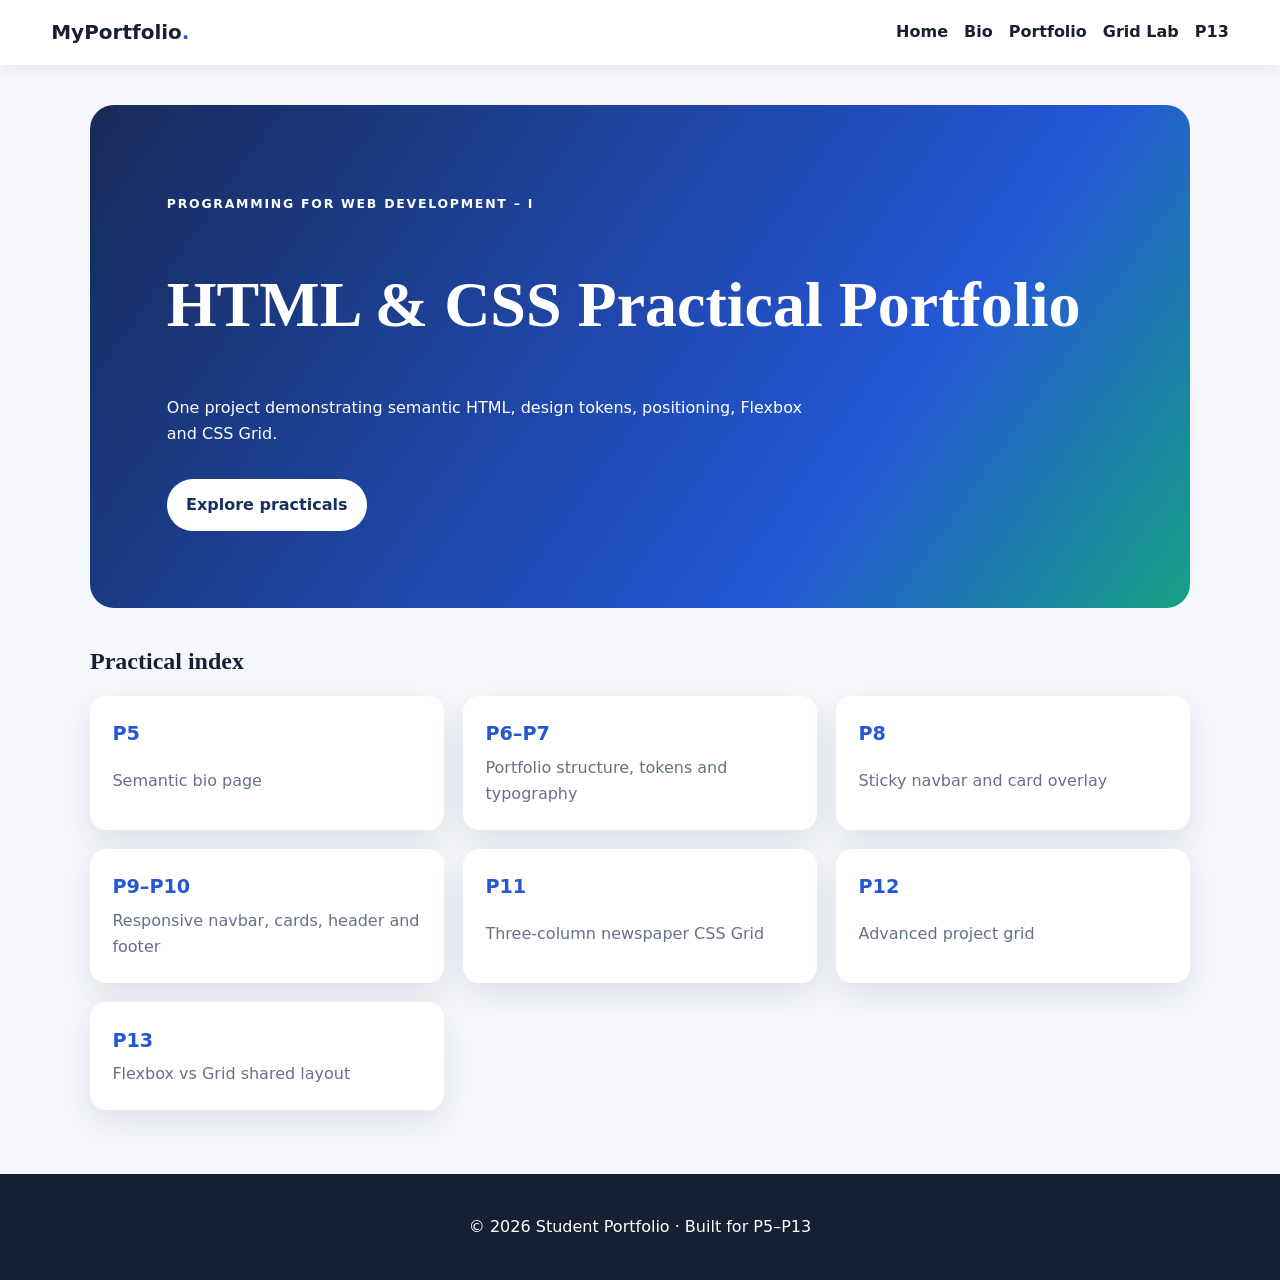
==== web-practicals/index.html @ 326859a8 "Complete P1-P13 web development assignment" ====
<!doctype html>
<html lang="en">
<head>
  <meta charset="utf-8">
  <meta name="viewport" content="width=device-width, initial-scale=1">
  <title>Web Development Lab | P5–P13</title>
  <link rel="stylesheet" href="css/styles.css">
</head>
<body>
  <header class="site-header">
    <a class="brand" href="index.html">MyPortfolio<span>.</span></a>
    <nav class="main-nav" aria-label="Main navigation">
      <a href="index.html">Home</a><a href="bio.html">Bio</a>
      <a href="portfolio.html">Portfolio</a><a href="newspaper.html">Grid Lab</a>
      <a href="layout-choice.html">P13</a>
    </nav>
  </header>
  <main class="container">
    <section class="hero">
      <p class="eyebrow">PROGRAMMING FOR WEB DEVELOPMENT – I</p>
      <h1>HTML & CSS Practical Portfolio</h1>
      <p>One project demonstrating semantic HTML, design tokens, positioning, Flexbox and CSS Grid.</p>
      <a class="button" href="portfolio.html">Explore practicals</a>
    </section>
    <section>
      <h2>Practical index</h2>
      <div class="link-grid">
        <a class="panel" href="bio.html"><strong>P5</strong><span>Semantic bio page</span></a>
        <a class="panel" href="portfolio.html"><strong>P6–P7</strong><span>Portfolio structure, tokens and typography</span></a>
        <a class="panel" href="positioning.html"><strong>P8</strong><span>Sticky navbar and card overlay</span></a>
        <a class="panel" href="flexbox.html"><strong>P9–P10</strong><span>Responsive navbar, cards, header and footer</span></a>
        <a class="panel" href="newspaper.html"><strong>P11</strong><span>Three-column newspaper CSS Grid</span></a>
        <a class="panel" href="projects.html"><strong>P12</strong><span>Advanced project grid</span></a>
        <a class="panel" href="layout-choice.html"><strong>P13</strong><span>Flexbox vs Grid shared layout</span></a>
      </div>
    </section>
  </main>
  <footer class="site-footer"><p>© 2026 Student Portfolio · Built for P5–P13</p></footer>
</body>
</html>
---- web-practicals/css/styles.css ----
:root {
  --color-bg: #f5f7fb;
  --color-surface: #ffffff;
  --color-text: #172033;
  --color-muted: #65718a;
  --color-primary: #2457d6;
  --color-accent: #16a085;
  --font-body: system-ui, -apple-system, BlinkMacSystemFont, "Segoe UI", sans-serif;
  --font-heading: Georgia, "Times New Roman", serif;
  --space-1: .5rem;
  --space-2: 1rem;
  --space-3: 1.5rem;
  --space-4: 2rem;
  --radius: 16px;
  --shadow: 0 12px 32px rgba(25, 42, 80, .10);
}
* { box-sizing: border-box; }
html { scroll-behavior: smooth; }
body { margin: 0; background: var(--color-bg); color: var(--color-text); font-family: var(--font-body); line-height: 1.65; }
h1, h2, h3 { font-family: var(--font-heading); line-height: 1.15; }
h1 { font-size: clamp(2.2rem, 6vw, 4rem); }
h2 { margin-top: 2.5rem; }
a { color: var(--color-primary); }
.container { width: min(1100px, 92%); margin-inline: auto; }
.site-header { position: sticky; top: 0; z-index: 20; display: flex; align-items: center; justify-content: space-between; gap: 1rem; padding: 1rem 4%; background: rgba(255,255,255,.94); backdrop-filter: blur(12px); box-shadow: 0 2px 14px rgba(20,30,50,.08); }
.brand { color: var(--color-text); font-weight: 800; text-decoration: none; font-size: 1.25rem; }
.brand span { color: var(--color-primary); }
.main-nav { display: flex; flex-wrap: wrap; gap: 1rem; }
.main-nav a { color: var(--color-text); text-decoration: none; font-weight: 650; }
.main-nav a:hover { color: var(--color-primary); }
.hero { margin: 2.5rem 0; padding: clamp(2rem, 6vw, 5rem); border-radius: 24px; color: white; background: linear-gradient(125deg, #172b59, #2457d6 70%, #16a085); }
.hero p { max-width: 650px; }
.eyebrow { letter-spacing: .14em; font-size: .78rem; font-weight: 800; }
.button { display: inline-block; margin-top: 1rem; padding: .8rem 1.2rem; border-radius: 999px; color: #17305e; background: white; text-decoration: none; font-weight: 800; }
.link-grid, .card-grid, .project-grid { display: grid; grid-template-columns: repeat(3, minmax(0, 1fr)); gap: 1.2rem; }
.panel, .card, .project, .article { padding: 1.4rem; background: var(--color-surface); border-radius: var(--radius); box-shadow: var(--shadow); }
.panel { display: grid; gap: .3rem; text-decoration: none; color: var(--color-text); }
.panel strong { color: var(--color-primary); font-size: 1.2rem; }
.panel span { color: var(--color-muted); }
.site-footer { display: flex; justify-content: center; align-items: center; margin-top: 4rem; padding: 1.5rem; background: #172033; color: white; }
.bio-layout { display: flex; align-items: flex-start; gap: 2rem; margin-block: 3rem; }
.avatar { display: grid; place-items: center; flex: 0 0 180px; width: 180px; aspect-ratio: 1; border-radius: 50%; background: #dce7ff; color: #1e459e; font-size: 3rem; font-weight: 800; }
.muted { color: var(--color-muted); }
.stacked { display: grid; gap: 1rem; }
.position-demo { position: relative; min-height: 270px; overflow: hidden; border-radius: var(--radius); background: linear-gradient(135deg, #263d72, #16a085); }
.position-demo .overlay-card { position: absolute; right: 1rem; bottom: 1rem; width: min(300px, 85%); padding: 1rem; border-radius: 12px; background: rgba(255,255,255,.94); box-shadow: var(--shadow); }
.flex-cards { display: flex; flex-wrap: wrap; gap: 1rem; }
.flex-cards .card { flex: 1 1 220px; }
.split-header { display: flex; align-items: center; justify-content: space-between; gap: 1rem; padding: 1.5rem; background: #e6edff; border-radius: var(--radius); }
.split-header .actions { display: flex; gap: .7rem; flex-wrap: wrap; }
.news-grid { display: grid; grid-template-columns: 2fr 1fr 1fr; gap: 1rem; align-items: start; }
.news-grid .lead { grid-row: span 2; }
.news-grid h2 { margin-top: 0; }
.project-grid { grid-template-columns: repeat(4, minmax(0, 1fr)); grid-auto-rows: minmax(150px, auto); }
.project { min-height: 170px; }
.project.featured { grid-column: span 2; grid-row: span 2; background: #e6edff; }
.project.wide { grid-column: span 2; }
.comparison { display: grid; grid-template-columns: 1fr 1fr; gap: 1rem; }
.comparison > section { padding: 1.2rem; background: white; border-radius: var(--radius); box-shadow: var(--shadow); }
.demo-flex { display: flex; flex-wrap: wrap; gap: .5rem; }
.demo-grid { display: grid; grid-template-columns: repeat(3, 1fr); gap: .5rem; }
.demo-flex span, .demo-grid span { padding: .7rem; text-align: center; background: #dce7ff; border-radius: 8px; }
@media (max-width: 760px) {
  .site-header { align-items: flex-start; flex-direction: column; }
  .main-nav { gap: .6rem 1rem; }
  .link-grid, .card-grid { grid-template-columns: repeat(2, minmax(0, 1fr)); }
  .news-grid { grid-template-columns: 1fr 1fr; }
  .news-grid .lead { grid-column: 1 / -1; grid-row: auto; }
  .project-grid { grid-template-columns: repeat(2, minmax(0, 1fr)); }
  .comparison { grid-template-columns: 1fr; }
}
@media (max-width: 480px) {
  .link-grid, .card-grid, .news-grid { grid-template-columns: 1fr; }
  .bio-layout { flex-direction: column; }
  .project-grid { grid-template-columns: 1fr; }
  .project.featured, .project.wide { grid-column: auto; grid-row: auto; }
  .split-header { align-items: flex-start; flex-direction: column; }
}
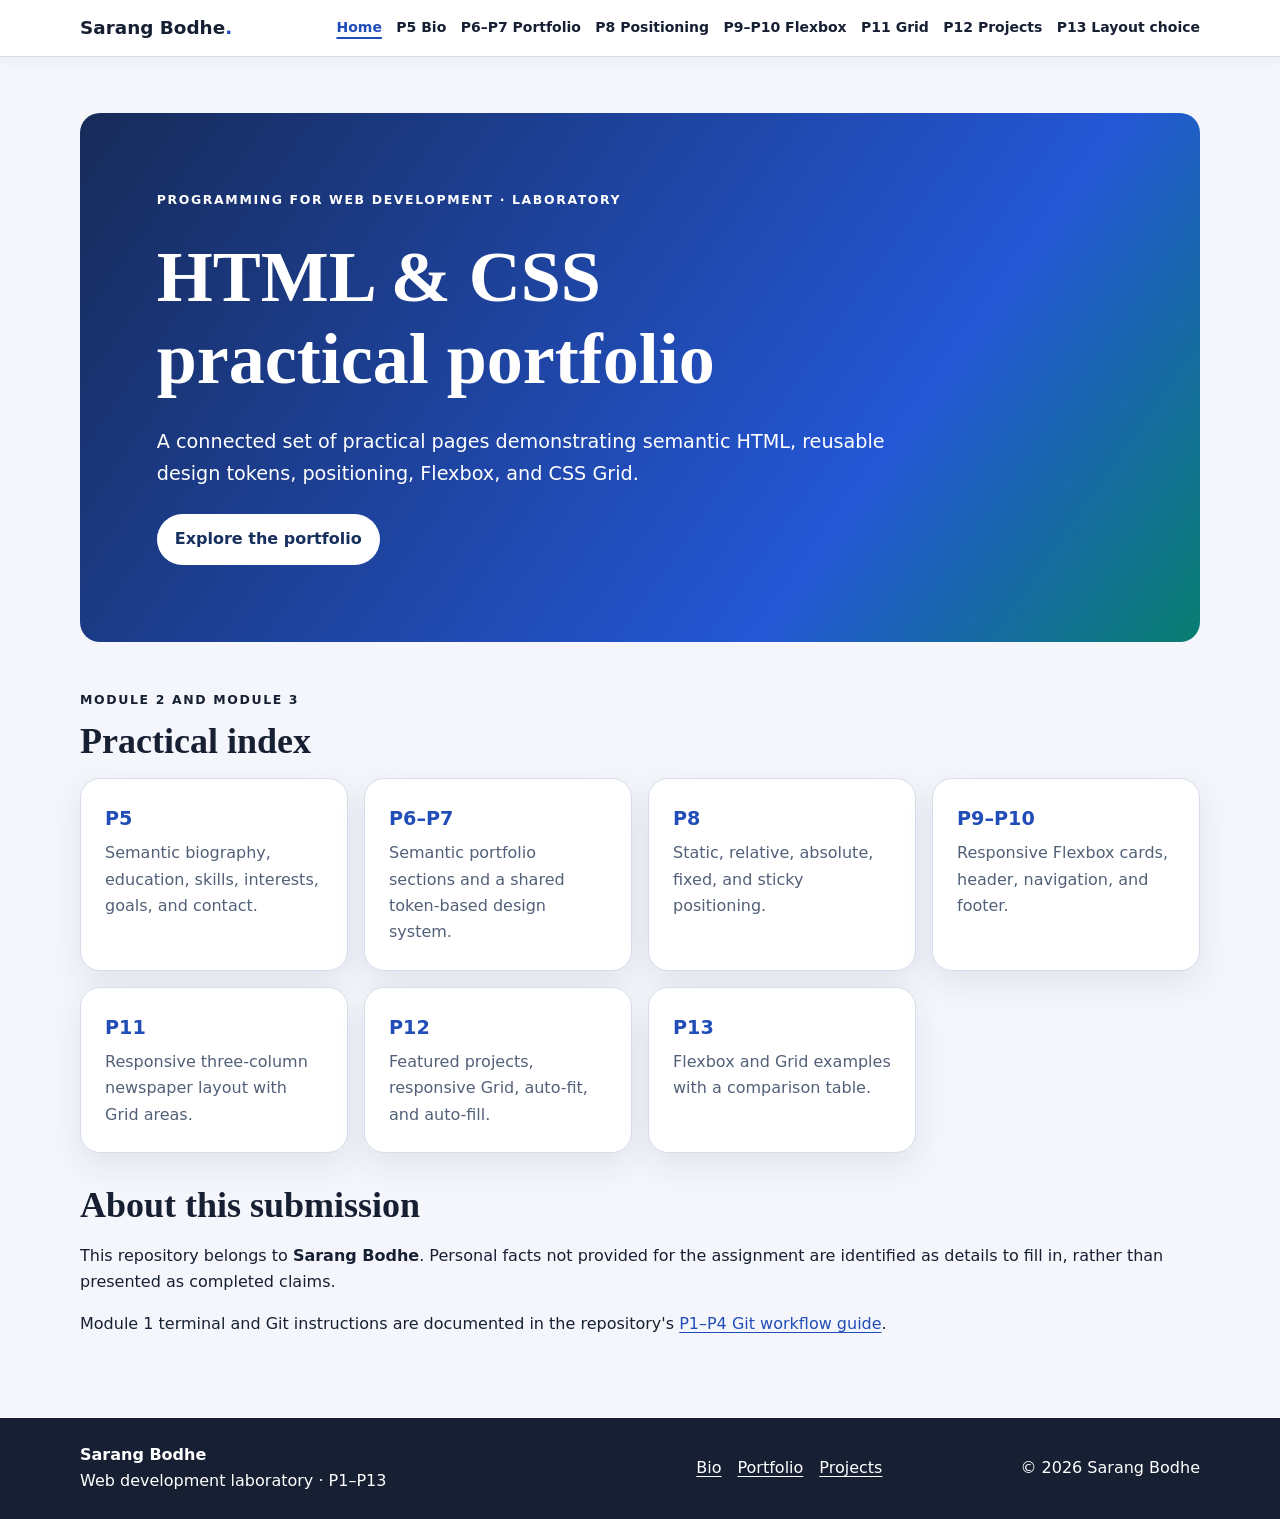
==== commit cc355dc1: "Complete P1-P13 web development practicals Co-authored-by: Copilot <223556219+Copilot@users.noreply." ====
--- a/web-practicals/index.html
+++ b/web-practicals/index.html
@@ -3,38 +3,59 @@
 <head>
   <meta charset="utf-8">
   <meta name="viewport" content="width=device-width, initial-scale=1">
-  <title>Web Development Lab | P5–P13</title>
+  <meta name="description" content="An index for Sarang Bodhe's BOSSCODER web development practicals.">
+  <title>BOSSCODER Web Development Lab | P5–P13</title>
   <link rel="stylesheet" href="css/styles.css">
 </head>
 <body>
+  <a class="skip-link" href="#main">Skip to content</a>
   <header class="site-header">
-    <a class="brand" href="index.html">MyPortfolio<span>.</span></a>
-    <nav class="main-nav" aria-label="Main navigation">
-      <a href="index.html">Home</a><a href="bio.html">Bio</a>
-      <a href="portfolio.html">Portfolio</a><a href="newspaper.html">Grid Lab</a>
-      <a href="layout-choice.html">P13</a>
+    <a class="brand" href="index.html">Sarang Bodhe<span>.</span></a>
+    <nav class="main-nav" aria-label="Practical pages">
+      <a href="index.html" aria-current="page">Home</a>
+      <a href="bio.html">P5 Bio</a>
+      <a href="portfolio.html">P6–P7 Portfolio</a>
+      <a href="positioning.html">P8 Positioning</a>
+      <a href="flexbox.html">P9–P10 Flexbox</a>
+      <a href="newspaper.html">P11 Grid</a>
+      <a href="projects.html">P12 Projects</a>
+      <a href="layout-choice.html">P13 Layout choice</a>
     </nav>
   </header>
-  <main class="container">
-    <section class="hero">
-      <p class="eyebrow">PROGRAMMING FOR WEB DEVELOPMENT – I</p>
-      <h1>HTML & CSS Practical Portfolio</h1>
-      <p>One project demonstrating semantic HTML, design tokens, positioning, Flexbox and CSS Grid.</p>
-      <a class="button" href="portfolio.html">Explore practicals</a>
+  <main class="container" id="main">
+    <section class="hero" aria-labelledby="page-title">
+      <p class="eyebrow">Programming for Web Development · Laboratory</p>
+      <h1 id="page-title">HTML &amp; CSS practical portfolio</h1>
+      <p class="lead">A connected set of practical pages demonstrating semantic HTML, reusable design tokens, positioning, Flexbox, and CSS Grid.</p>
+      <a class="button" href="portfolio.html">Explore the portfolio</a>
     </section>
-    <section>
-      <h2>Practical index</h2>
+    <section aria-labelledby="practicals-heading">
+      <p class="eyebrow">Module 2 and Module 3</p>
+      <h2 id="practicals-heading">Practical index</h2>
       <div class="link-grid">
-        <a class="panel" href="bio.html"><strong>P5</strong><span>Semantic bio page</span></a>
-        <a class="panel" href="portfolio.html"><strong>P6–P7</strong><span>Portfolio structure, tokens and typography</span></a>
-        <a class="panel" href="positioning.html"><strong>P8</strong><span>Sticky navbar and card overlay</span></a>
-        <a class="panel" href="flexbox.html"><strong>P9–P10</strong><span>Responsive navbar, cards, header and footer</span></a>
-        <a class="panel" href="newspaper.html"><strong>P11</strong><span>Three-column newspaper CSS Grid</span></a>
-        <a class="panel" href="projects.html"><strong>P12</strong><span>Advanced project grid</span></a>
-        <a class="panel" href="layout-choice.html"><strong>P13</strong><span>Flexbox vs Grid shared layout</span></a>
+        <a class="panel" href="bio.html"><strong>P5</strong><span>Semantic biography, education, skills, interests, goals, and contact.</span></a>
+        <a class="panel" href="portfolio.html"><strong>P6–P7</strong><span>Semantic portfolio sections and a shared token-based design system.</span></a>
+        <a class="panel" href="positioning.html"><strong>P8</strong><span>Static, relative, absolute, fixed, and sticky positioning.</span></a>
+        <a class="panel" href="flexbox.html"><strong>P9–P10</strong><span>Responsive Flexbox cards, header, navigation, and footer.</span></a>
+        <a class="panel" href="newspaper.html"><strong>P11</strong><span>Responsive three-column newspaper layout with Grid areas.</span></a>
+        <a class="panel" href="projects.html"><strong>P12</strong><span>Featured projects, responsive Grid, auto-fit, and auto-fill.</span></a>
+        <a class="panel" href="layout-choice.html"><strong>P13</strong><span>Flexbox and Grid examples with a comparison table.</span></a>
       </div>
     </section>
+    <section aria-labelledby="about-assignment">
+      <h2 id="about-assignment">About this submission</h2>
+      <p>This repository belongs to <strong>Sarang Bodhe</strong>. Personal facts not provided for the assignment are identified as details to fill in, rather than presented as completed claims.</p>
+      <p>Module 1 terminal and Git instructions are documented in the repository's <a href="../P1-P4-Git-Workflow.md">P1–P4 Git workflow guide</a>.</p>
+    </section>
   </main>
-  <footer class="site-footer"><p>© 2026 Student Portfolio · Built for P5–P13</p></footer>
+  <footer class="site-footer">
+    <p class="footer-brand"><strong>Sarang Bodhe</strong><br>Web development laboratory · P1–P13</p>
+    <nav class="footer-nav" aria-label="Footer navigation">
+      <a href="bio.html">Bio</a>
+      <a href="portfolio.html">Portfolio</a>
+      <a href="projects.html">Projects</a>
+    </nav>
+    <p>© 2026 Sarang Bodhe</p>
+  </footer>
 </body>
 </html>
--- a/web-practicals/css/styles.css
+++ b/web-practicals/css/styles.css
@@ -1,78 +1,730 @@
 :root {
-  --color-bg: #f5f7fb;
-  --color-surface: #ffffff;
+  color-scheme: light;
+  --color-bg: #f4f6fb;
+  --color-surface: #fff;
+  --color-surface-soft: #eaf0ff;
   --color-text: #172033;
-  --color-muted: #65718a;
-  --color-primary: #2457d6;
-  --color-accent: #16a085;
-  --font-body: system-ui, -apple-system, BlinkMacSystemFont, "Segoe UI", sans-serif;
+  --color-muted: #526078;
+  --color-primary: #204db7;
+  --color-primary-dark: #173a8d;
+  --color-accent: #087e70;
+  --color-border: #d7deeb;
+  --font-body: Inter, ui-sans-serif, system-ui, -apple-system, BlinkMacSystemFont, "Segoe UI", sans-serif;
   --font-heading: Georgia, "Times New Roman", serif;
+  --font-size-small: .875rem;
+  --font-size-body: 1rem;
+  --font-size-lead: 1.2rem;
+  --font-weight-normal: 400;
+  --font-weight-medium: 600;
+  --font-weight-bold: 750;
   --space-1: .5rem;
   --space-2: 1rem;
   --space-3: 1.5rem;
   --space-4: 2rem;
-  --radius: 16px;
-  --shadow: 0 12px 32px rgba(25, 42, 80, .10);
-}
-* { box-sizing: border-box; }
-html { scroll-behavior: smooth; }
-body { margin: 0; background: var(--color-bg); color: var(--color-text); font-family: var(--font-body); line-height: 1.65; }
-h1, h2, h3 { font-family: var(--font-heading); line-height: 1.15; }
-h1 { font-size: clamp(2.2rem, 6vw, 4rem); }
-h2 { margin-top: 2.5rem; }
-a { color: var(--color-primary); }
-.container { width: min(1100px, 92%); margin-inline: auto; }
-.site-header { position: sticky; top: 0; z-index: 20; display: flex; align-items: center; justify-content: space-between; gap: 1rem; padding: 1rem 4%; background: rgba(255,255,255,.94); backdrop-filter: blur(12px); box-shadow: 0 2px 14px rgba(20,30,50,.08); }
-.brand { color: var(--color-text); font-weight: 800; text-decoration: none; font-size: 1.25rem; }
-.brand span { color: var(--color-primary); }
-.main-nav { display: flex; flex-wrap: wrap; gap: 1rem; }
-.main-nav a { color: var(--color-text); text-decoration: none; font-weight: 650; }
-.main-nav a:hover { color: var(--color-primary); }
-.hero { margin: 2.5rem 0; padding: clamp(2rem, 6vw, 5rem); border-radius: 24px; color: white; background: linear-gradient(125deg, #172b59, #2457d6 70%, #16a085); }
-.hero p { max-width: 650px; }
-.eyebrow { letter-spacing: .14em; font-size: .78rem; font-weight: 800; }
-.button { display: inline-block; margin-top: 1rem; padding: .8rem 1.2rem; border-radius: 999px; color: #17305e; background: white; text-decoration: none; font-weight: 800; }
-.link-grid, .card-grid, .project-grid { display: grid; grid-template-columns: repeat(3, minmax(0, 1fr)); gap: 1.2rem; }
-.panel, .card, .project, .article { padding: 1.4rem; background: var(--color-surface); border-radius: var(--radius); box-shadow: var(--shadow); }
-.panel { display: grid; gap: .3rem; text-decoration: none; color: var(--color-text); }
-.panel strong { color: var(--color-primary); font-size: 1.2rem; }
-.panel span { color: var(--color-muted); }
-.site-footer { display: flex; justify-content: center; align-items: center; margin-top: 4rem; padding: 1.5rem; background: #172033; color: white; }
-.bio-layout { display: flex; align-items: flex-start; gap: 2rem; margin-block: 3rem; }
-.avatar { display: grid; place-items: center; flex: 0 0 180px; width: 180px; aspect-ratio: 1; border-radius: 50%; background: #dce7ff; color: #1e459e; font-size: 3rem; font-weight: 800; }
-.muted { color: var(--color-muted); }
-.stacked { display: grid; gap: 1rem; }
-.position-demo { position: relative; min-height: 270px; overflow: hidden; border-radius: var(--radius); background: linear-gradient(135deg, #263d72, #16a085); }
-.position-demo .overlay-card { position: absolute; right: 1rem; bottom: 1rem; width: min(300px, 85%); padding: 1rem; border-radius: 12px; background: rgba(255,255,255,.94); box-shadow: var(--shadow); }
-.flex-cards { display: flex; flex-wrap: wrap; gap: 1rem; }
-.flex-cards .card { flex: 1 1 220px; }
-.split-header { display: flex; align-items: center; justify-content: space-between; gap: 1rem; padding: 1.5rem; background: #e6edff; border-radius: var(--radius); }
-.split-header .actions { display: flex; gap: .7rem; flex-wrap: wrap; }
-.news-grid { display: grid; grid-template-columns: 2fr 1fr 1fr; gap: 1rem; align-items: start; }
-.news-grid .lead { grid-row: span 2; }
-.news-grid h2 { margin-top: 0; }
-.project-grid { grid-template-columns: repeat(4, minmax(0, 1fr)); grid-auto-rows: minmax(150px, auto); }
-.project { min-height: 170px; }
-.project.featured { grid-column: span 2; grid-row: span 2; background: #e6edff; }
-.project.wide { grid-column: span 2; }
-.comparison { display: grid; grid-template-columns: 1fr 1fr; gap: 1rem; }
-.comparison > section { padding: 1.2rem; background: white; border-radius: var(--radius); box-shadow: var(--shadow); }
-.demo-flex { display: flex; flex-wrap: wrap; gap: .5rem; }
-.demo-grid { display: grid; grid-template-columns: repeat(3, 1fr); gap: .5rem; }
-.demo-flex span, .demo-grid span { padding: .7rem; text-align: center; background: #dce7ff; border-radius: 8px; }
-@media (max-width: 760px) {
-  .site-header { align-items: flex-start; flex-direction: column; }
-  .main-nav { gap: .6rem 1rem; }
-  .link-grid, .card-grid { grid-template-columns: repeat(2, minmax(0, 1fr)); }
-  .news-grid { grid-template-columns: 1fr 1fr; }
-  .news-grid .lead { grid-column: 1 / -1; grid-row: auto; }
-  .project-grid { grid-template-columns: repeat(2, minmax(0, 1fr)); }
-  .comparison { grid-template-columns: 1fr; }
-}
-@media (max-width: 480px) {
-  .link-grid, .card-grid, .news-grid { grid-template-columns: 1fr; }
-  .bio-layout { flex-direction: column; }
-  .project-grid { grid-template-columns: 1fr; }
-  .project.featured, .project.wide { grid-column: auto; grid-row: auto; }
-  .split-header { align-items: flex-start; flex-direction: column; }
-}
+  --space-5: 3rem;
+  --radius-small: .65rem;
+  --radius-large: 1.25rem;
+  --shadow-card: 0 12px 32px rgb(25 42 80 / 9%);
+  --content-width: 70rem;
+  --reading-width: 48rem;
+}
+
+* {
+  box-sizing: border-box;
+}
+
+html {
+  scroll-behavior: smooth;
+  scroll-padding-top: 7rem;
+}
+
+body {
+  min-width: 320px;
+  margin: 0;
+  background: var(--color-bg);
+  color: var(--color-text);
+  font-family: var(--font-body);
+  font-size: var(--font-size-body);
+  font-weight: var(--font-weight-normal);
+  line-height: 1.65;
+}
+
+a {
+  color: var(--color-primary);
+  text-underline-offset: .18em;
+}
+
+a:hover {
+  color: var(--color-primary-dark);
+}
+
+a:focus-visible,
+button:focus-visible {
+  outline: 3px solid var(--color-accent);
+  outline-offset: 3px;
+}
+
+img {
+  max-width: 100%;
+}
+
+h1,
+h2,
+h3 {
+  font-family: var(--font-heading);
+  line-height: 1.15;
+}
+
+h1 {
+  margin-block: .35em;
+  font-size: clamp(2.35rem, 6vw, 4.5rem);
+}
+
+h2 {
+  margin-block: 0 var(--space-2);
+  font-size: clamp(1.6rem, 3vw, 2.25rem);
+}
+
+h3 {
+  margin-block: 0 var(--space-1);
+  font-size: 1.25rem;
+}
+
+p {
+  margin-block: 0 var(--space-2);
+}
+
+code {
+  padding: .08em .35em;
+  border-radius: .25em;
+  background: #e9edf5;
+  font-size: .92em;
+}
+
+.skip-link {
+  position: absolute;
+  z-index: 100;
+  top: .5rem;
+  left: .5rem;
+  transform: translateY(-160%);
+  padding: .6rem 1rem;
+  border-radius: var(--radius-small);
+  background: var(--color-text);
+  color: #fff;
+}
+
+.skip-link:focus {
+  transform: translateY(0);
+}
+
+.container {
+  width: min(var(--content-width), calc(100% - 2rem));
+  margin-inline: auto;
+}
+
+.site-header {
+  position: sticky;
+  z-index: 20;
+  top: 0;
+  display: flex;
+  align-items: center;
+  gap: var(--space-2);
+  padding: .8rem max(1rem, calc((100vw - var(--content-width)) / 2));
+  border-bottom: 1px solid var(--color-border);
+  background: rgb(255 255 255 / 96%);
+  box-shadow: 0 2px 14px rgb(20 30 50 / 6%);
+  backdrop-filter: blur(12px);
+}
+
+.brand {
+  flex: 0 0 auto;
+  color: var(--color-text);
+  font-size: 1.15rem;
+  font-weight: var(--font-weight-bold);
+  text-decoration: none;
+  white-space: nowrap;
+}
+
+.brand span {
+  color: var(--color-primary);
+}
+
+.main-nav {
+  display: flex;
+  flex: 1 1 auto;
+  flex-wrap: wrap;
+  justify-content: flex-end;
+  gap: .25rem .9rem;
+}
+
+.main-nav a {
+  color: var(--color-text);
+  font-size: var(--font-size-small);
+  font-weight: var(--font-weight-medium);
+  text-decoration: none;
+}
+
+.main-nav a:hover,
+.main-nav a[aria-current="page"] {
+  color: var(--color-primary);
+  text-decoration: underline;
+  text-decoration-thickness: 2px;
+  text-underline-offset: .35em;
+}
+
+.header-cta {
+  flex: 0 0 auto;
+  padding: .55rem .85rem;
+  border-radius: 999px;
+  background: var(--color-primary);
+  color: #fff;
+  font-size: var(--font-size-small);
+  font-weight: var(--font-weight-bold);
+  text-decoration: none;
+}
+
+.header-cta:hover {
+  background: var(--color-primary-dark);
+  color: #fff;
+}
+
+main.container {
+  min-height: 65vh;
+  padding-block: var(--space-4) var(--space-5);
+}
+
+main > section,
+main > article,
+main > .comparison,
+main > .news-grid,
+main > .project-grid {
+  margin-block: var(--space-4);
+}
+
+.hero {
+  margin-block: var(--space-3) var(--space-5);
+  padding: clamp(2rem, 6vw, 5rem);
+  border-radius: var(--radius-large);
+  background: linear-gradient(125deg, #172b59, #2457d6 70%, #087e70);
+  color: #fff;
+}
+
+.hero h1 {
+  max-width: 16ch;
+}
+
+.hero p {
+  max-width: 65ch;
+}
+
+.eyebrow {
+  margin-bottom: .65rem;
+  font-size: .78rem;
+  font-weight: var(--font-weight-bold);
+  letter-spacing: .13em;
+  text-transform: uppercase;
+}
+
+.lead {
+  font-size: var(--font-size-lead);
+}
+
+.button,
+.button-secondary {
+  display: inline-flex;
+  align-items: center;
+  justify-content: center;
+  min-height: 2.75rem;
+  margin-top: .5rem;
+  padding: .65rem 1rem;
+  border: 2px solid transparent;
+  border-radius: 999px;
+  background: #fff;
+  color: #17305e;
+  font-weight: var(--font-weight-bold);
+  text-decoration: none;
+  transition: transform 160ms ease, box-shadow 160ms ease;
+}
+
+.button-secondary {
+  border-color: var(--color-primary);
+  background: transparent;
+  color: var(--color-primary-dark);
+}
+
+.button:hover,
+.button-secondary:hover {
+  transform: translateY(-2px);
+  box-shadow: var(--shadow-card);
+}
+
+.link-grid,
+.card-grid {
+  display: grid;
+  grid-template-columns: repeat(auto-fit, minmax(min(100%, 15rem), 1fr));
+  gap: var(--space-2);
+}
+
+.panel,
+.card,
+.project,
+.article,
+.comparison > section,
+.table-wrap {
+  padding: var(--space-3);
+  border: 1px solid var(--color-border);
+  border-radius: var(--radius-large);
+  background: var(--color-surface);
+  box-shadow: var(--shadow-card);
+}
+
+.panel {
+  display: grid;
+  align-content: start;
+  gap: .35rem;
+  min-height: 8rem;
+  color: var(--color-text);
+  text-decoration: none;
+  transition: transform 160ms ease, border-color 160ms ease;
+}
+
+.panel:hover {
+  transform: translateY(-3px);
+  border-color: var(--color-primary);
+}
+
+.panel strong {
+  color: var(--color-primary);
+  font-size: 1.2rem;
+}
+
+.panel span,
+.muted {
+  color: var(--color-muted);
+}
+
+.site-footer {
+  display: flex;
+  align-items: center;
+  justify-content: space-between;
+  flex-wrap: wrap;
+  gap: var(--space-2);
+  padding: var(--space-3) max(1rem, calc((100vw - var(--content-width)) / 2));
+  background: #172033;
+  color: #fff;
+}
+
+.site-footer p {
+  margin: 0;
+}
+
+.footer-brand {
+  flex: 1 1 13rem;
+}
+
+.footer-nav,
+.social-links {
+  display: flex;
+  flex: 1 1 10rem;
+  flex-wrap: wrap;
+  gap: .5rem 1rem;
+}
+
+.footer-nav {
+  justify-content: center;
+}
+
+.social-links {
+  justify-content: flex-end;
+  align-self: flex-end;
+}
+
+.site-footer a {
+  color: #fff;
+}
+
+.bio-layout {
+  display: flex;
+  align-items: flex-start;
+  gap: var(--space-4);
+  max-width: var(--reading-width);
+  margin: var(--space-3) auto;
+}
+
+.avatar {
+  display: grid;
+  flex: 0 0 9rem;
+  place-items: center;
+  width: 9rem;
+  aspect-ratio: 1;
+  border: 1px solid #bdd0ff;
+  border-radius: 50%;
+  background: #dce7ff;
+  color: #1e459e;
+  font-family: var(--font-heading);
+  font-size: 3rem;
+  font-weight: var(--font-weight-bold);
+}
+
+.details-list {
+  padding-left: 1.25rem;
+}
+
+.details-list li + li {
+  margin-top: .35rem;
+}
+
+.position-demo {
+  position: relative;
+  min-height: 20rem;
+  overflow: hidden;
+  border-radius: var(--radius-large);
+  background: linear-gradient(135deg, #263d72, #087e70);
+}
+
+.position-marker {
+  position: absolute;
+  top: 1rem;
+  left: 1rem;
+  padding: .55rem .8rem;
+  border-radius: var(--radius-small);
+  background: #fff;
+  color: var(--color-text);
+}
+
+.overlay-card {
+  position: absolute;
+  z-index: 2;
+  right: 1rem;
+  bottom: 1rem;
+  width: min(23rem, calc(100% - 2rem));
+  padding: var(--space-2);
+  border: 1px solid var(--color-border);
+  border-radius: var(--radius-large);
+  background: rgb(255 255 255 / 96%);
+  box-shadow: var(--shadow-card);
+}
+
+.overlay-card h2 {
+  margin-top: 0;
+  font-size: 1.5rem;
+}
+
+.fixed-demo-link {
+  position: fixed;
+  z-index: 30;
+  right: 1rem;
+  bottom: 1rem;
+  padding: .55rem .8rem;
+  border: 2px solid #fff;
+  border-radius: 999px;
+  background: var(--color-primary-dark);
+  color: #fff;
+  font-size: var(--font-size-small);
+  font-weight: var(--font-weight-bold);
+  text-decoration: none;
+  box-shadow: var(--shadow-card);
+}
+
+.position-examples {
+  display: grid;
+  grid-template-columns: repeat(auto-fit, minmax(min(100%, 13rem), 1fr));
+  gap: var(--space-2);
+}
+
+.position-example {
+  min-height: 8rem;
+  padding: var(--space-2);
+  border: 1px solid var(--color-border);
+  border-radius: var(--radius-small);
+  background: var(--color-surface);
+}
+
+.position-static {
+  position: static;
+}
+
+.position-relative {
+  position: relative;
+  top: .25rem;
+  left: .25rem;
+  border-color: var(--color-primary);
+}
+
+.flex-cards {
+  display: flex;
+  flex-wrap: wrap;
+  align-items: stretch;
+  gap: var(--space-2);
+}
+
+.flex-cards > .card {
+  flex: 1 1 15rem;
+}
+
+.split-header {
+  display: flex;
+  align-items: center;
+  justify-content: space-between;
+  gap: var(--space-2);
+  padding: var(--space-3);
+  border-radius: var(--radius-large);
+  background: var(--color-surface-soft);
+}
+
+.split-header > strong {
+  flex: 1 1 12rem;
+}
+
+.split-header .actions {
+  display: flex;
+  flex: 0 1 auto;
+  flex-wrap: wrap;
+  gap: .6rem;
+}
+
+.split-header .button {
+  border: 2px solid var(--color-primary);
+}
+
+.news-grid {
+  display: grid;
+  grid-template-areas:
+    "lead lead side"
+    "lead lead side"
+    "story-a story-b side";
+  grid-template-columns: minmax(0, 2fr) minmax(0, 1fr) minmax(13rem, 1fr);
+  grid-template-rows: repeat(3, minmax(8rem, auto));
+  gap: var(--space-2);
+  align-items: stretch;
+}
+
+.news-grid .lead {
+  grid-area: lead;
+}
+
+.news-grid .story-a {
+  grid-area: story-a;
+}
+
+.news-grid .story-b {
+  grid-area: story-b;
+}
+
+.news-grid .side-stories {
+  grid-area: side;
+}
+
+.news-grid h2 {
+  margin-top: 0;
+}
+
+.project-grid {
+  display: grid;
+  grid-template-columns: repeat(auto-fit, minmax(min(100%, 16rem), 1fr));
+  grid-auto-rows: minmax(11rem, auto);
+  gap: var(--space-2);
+}
+
+.project {
+  display: flex;
+  flex-direction: column;
+  align-items: flex-start;
+  min-width: 0;
+}
+
+.project > p:last-of-type {
+  flex-grow: 1;
+}
+
+.project.featured {
+  grid-column: span 2;
+  grid-row: span 2;
+  background: var(--color-surface-soft);
+}
+
+.project.wide {
+  grid-column: span 2;
+}
+
+.project-label {
+  color: var(--color-primary-dark);
+  font-size: var(--font-size-small);
+  font-weight: var(--font-weight-bold);
+  letter-spacing: .08em;
+  text-transform: uppercase;
+}
+
+.auto-fill-demo {
+  display: grid;
+  grid-template-columns: repeat(auto-fill, minmax(min(100%, 10rem), 1fr));
+  gap: var(--space-2);
+}
+
+.auto-fill-demo > div {
+  min-height: 5rem;
+  padding: var(--space-2);
+  border: 1px dashed var(--color-primary);
+  border-radius: var(--radius-small);
+  background: var(--color-surface);
+}
+
+.comparison {
+  display: grid;
+  grid-template-columns: repeat(2, minmax(0, 1fr));
+  gap: var(--space-2);
+}
+
+.comparison h2 {
+  margin-top: 0;
+}
+
+.demo-flex {
+  display: flex;
+  flex-wrap: wrap;
+  gap: .5rem;
+}
+
+.demo-grid {
+  display: grid;
+  grid-template-columns: repeat(3, minmax(0, 1fr));
+  gap: .5rem;
+}
+
+.demo-flex span,
+.demo-grid span {
+  padding: .7rem;
+  border-radius: var(--radius-small);
+  background: var(--color-surface-soft);
+  text-align: center;
+}
+
+.table-wrap {
+  overflow-x: auto;
+}
+
+.comparison-table {
+  width: 100%;
+  border-collapse: collapse;
+  text-align: left;
+}
+
+.comparison-table th,
+.comparison-table td {
+  padding: .8rem;
+  border-bottom: 1px solid var(--color-border);
+  vertical-align: top;
+}
+
+.comparison-table th {
+  color: var(--color-primary-dark);
+}
+
+.back-to-top {
+  display: inline-block;
+  margin-top: var(--space-2);
+}
+
+@media (max-width: 900px) {
+  .site-header {
+    flex-wrap: wrap;
+  }
+
+  .main-nav {
+    order: 3;
+    flex: 1 0 100%;
+    justify-content: flex-start;
+  }
+
+  .header-cta {
+    margin-left: auto;
+  }
+
+  .news-grid {
+    grid-template-areas:
+      "lead lead"
+      "story-a side"
+      "story-b side";
+    grid-template-columns: minmax(0, 1fr) minmax(0, 1fr);
+    grid-template-rows: auto;
+  }
+
+  .site-footer {
+    align-items: flex-start;
+  }
+
+  .footer-nav {
+    justify-content: flex-start;
+  }
+
+  .social-links {
+    justify-content: flex-start;
+  }
+}
+
+@media (max-width: 600px) {
+  .site-header {
+    gap: .55rem;
+    padding-block: .7rem;
+  }
+
+  .main-nav {
+    gap: .35rem .75rem;
+  }
+
+  .hero {
+    padding: 1.5rem;
+  }
+
+  .bio-layout {
+    flex-direction: column;
+    gap: var(--space-2);
+  }
+
+  .avatar {
+    flex-basis: 7rem;
+    width: 7rem;
+    font-size: 2.3rem;
+  }
+
+  .news-grid {
+    grid-template-areas:
+      "lead"
+      "story-a"
+      "story-b"
+      "side";
+    grid-template-columns: minmax(0, 1fr);
+  }
+
+  .project.featured,
+  .project.wide {
+    grid-column: auto;
+    grid-row: auto;
+  }
+
+  .comparison {
+    grid-template-columns: minmax(0, 1fr);
+  }
+
+  .split-header {
+    align-items: flex-start;
+    flex-direction: column;
+  }
+
+  .site-footer {
+    flex-direction: column;
+  }
+
+  .social-links {
+    align-self: flex-start;
+  }
+}
+
+@media (prefers-reduced-motion: reduce) {
+  *,
+  *::before,
+  *::after {
+    scroll-behavior: auto !important;
+    transition-duration: .01ms !important;
+  }
+}
